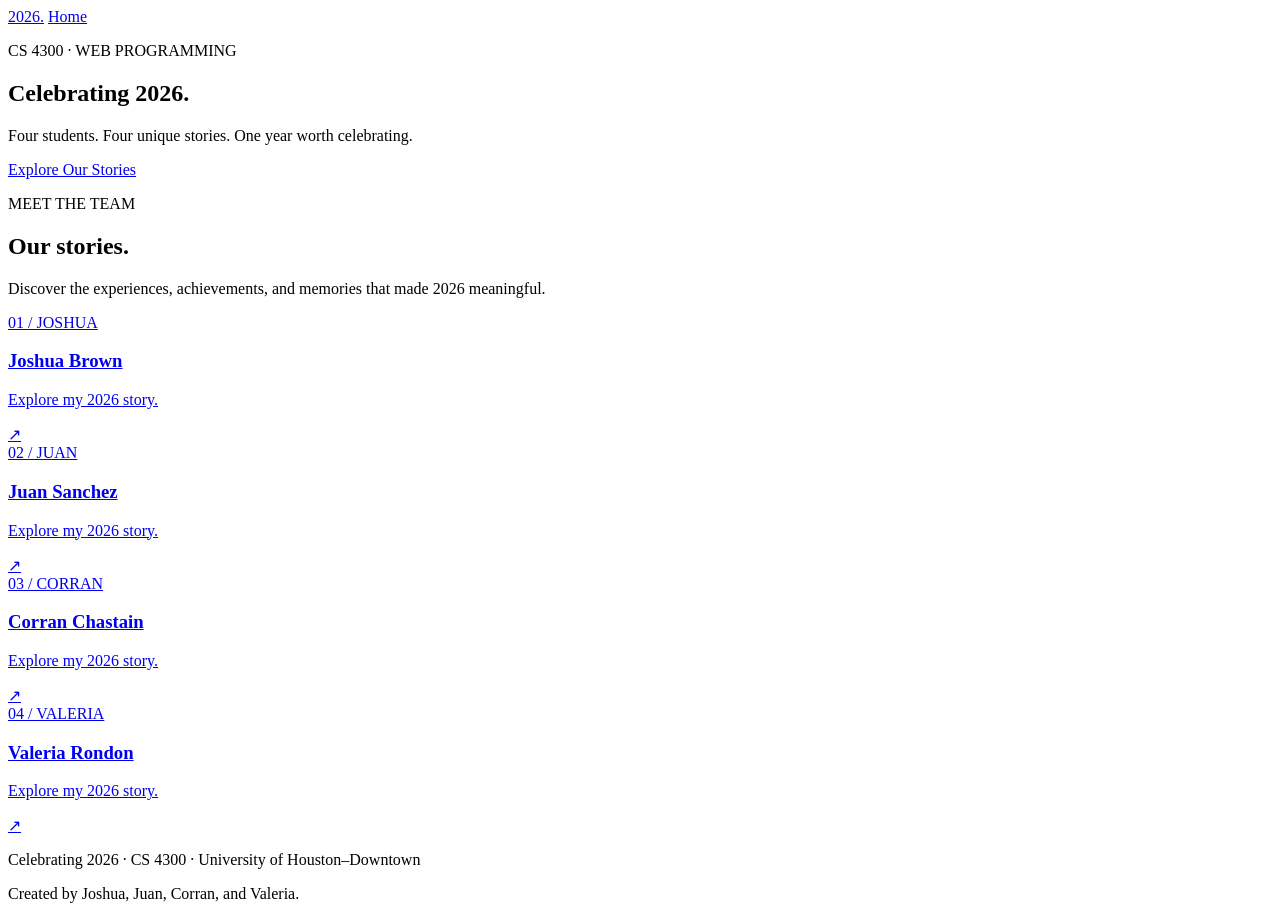
==== index.html @ 4eaa5966 "feat: build homepage HTML structure Signed-off-by: Joshua Brown <97815918+fejide@users.noreply.githu" ====
<!DOCTYPE html>
<html lang="en">

<head>
    <meta charset="UTF-8">
    <meta name="viewport" content="width=device-width, initial-scale=1.0">

    <title>Celebrating 2026 | CS 4300</title>

    <link rel="stylesheet" href="css/style.css">
    <script src="js/script.js" defer></script>
</head>

<body>

    <!-- Navigation -->
    <header class="site-header">
        <nav class="navbar" aria-label="Main navigation">
            <a href="index.html" class="logo">2026.</a>
            <a href="index.html" class="nav-link">Home</a>
        </nav>
    </header>

    <main>

        <!-- Hero Section -->
        <section class="hero">
            <p class="eyebrow">CS 4300 · WEB PROGRAMMING</p>

            <h1>Celebrating 2026.</h1>

            <p class="hero-description">
                Four students. Four unique stories.
                One year worth celebrating.
            </p>

            <a href="#team" class="explore-button">
                Explore Our Stories
            </a>
        </section>

        <!-- Team Bento Grid -->
        <section id="team" class="team-section">

            <div class="section-heading">
                <p class="eyebrow">MEET THE TEAM</p>
                <h2>Our stories.</h2>
                <p>
                    Discover the experiences, achievements,
                    and memories that made 2026 meaningful.
                </p>
            </div>

            <div class="bento-grid">

                <a href="pages/joshua.html" class="bento-card card-joshua">
                    <span class="card-label">01 / JOSHUA</span>
                    <div class="card-content">
                        <h3>Joshua Brown</h3>
                        <p>Explore my 2026 story.</p>
                        <span class="card-arrow" aria-hidden="true">↗</span>
                    </div>
                </a>

                <a href="pages/juan.html" class="bento-card card-juan">
                    <span class="card-label">02 / JUAN</span>
                    <div class="card-content">
                        <h3>Juan Sanchez</h3>
                        <p>Explore my 2026 story.</p>
                        <span class="card-arrow" aria-hidden="true">↗</span>
                    </div>
                </a>

                <a href="pages/corran.html" class="bento-card card-corran">
                    <span class="card-label">03 / CORRAN</span>
                    <div class="card-content">
                        <h3>Corran Chastain</h3>
                        <p>Explore my 2026 story.</p>
                        <span class="card-arrow" aria-hidden="true">↗</span>
                    </div>
                </a>

                <a href="pages/valeria.html" class="bento-card card-valeria">
                    <span class="card-label">04 / VALERIA</span>
                    <div class="card-content">
                        <h3>Valeria Rondon</h3>
                        <p>Explore my 2026 story.</p>
                        <span class="card-arrow" aria-hidden="true">↗</span>
                    </div>
                </a>

            </div>
        </section>

    </main>

    <!-- Footer -->
    <footer class="site-footer">
        <p>Celebrating 2026 · CS 4300 · University of Houston–Downtown</p>
        <p>Created by Joshua, Juan, Corran, and Valeria.</p>
    </footer>

</body>

</html>
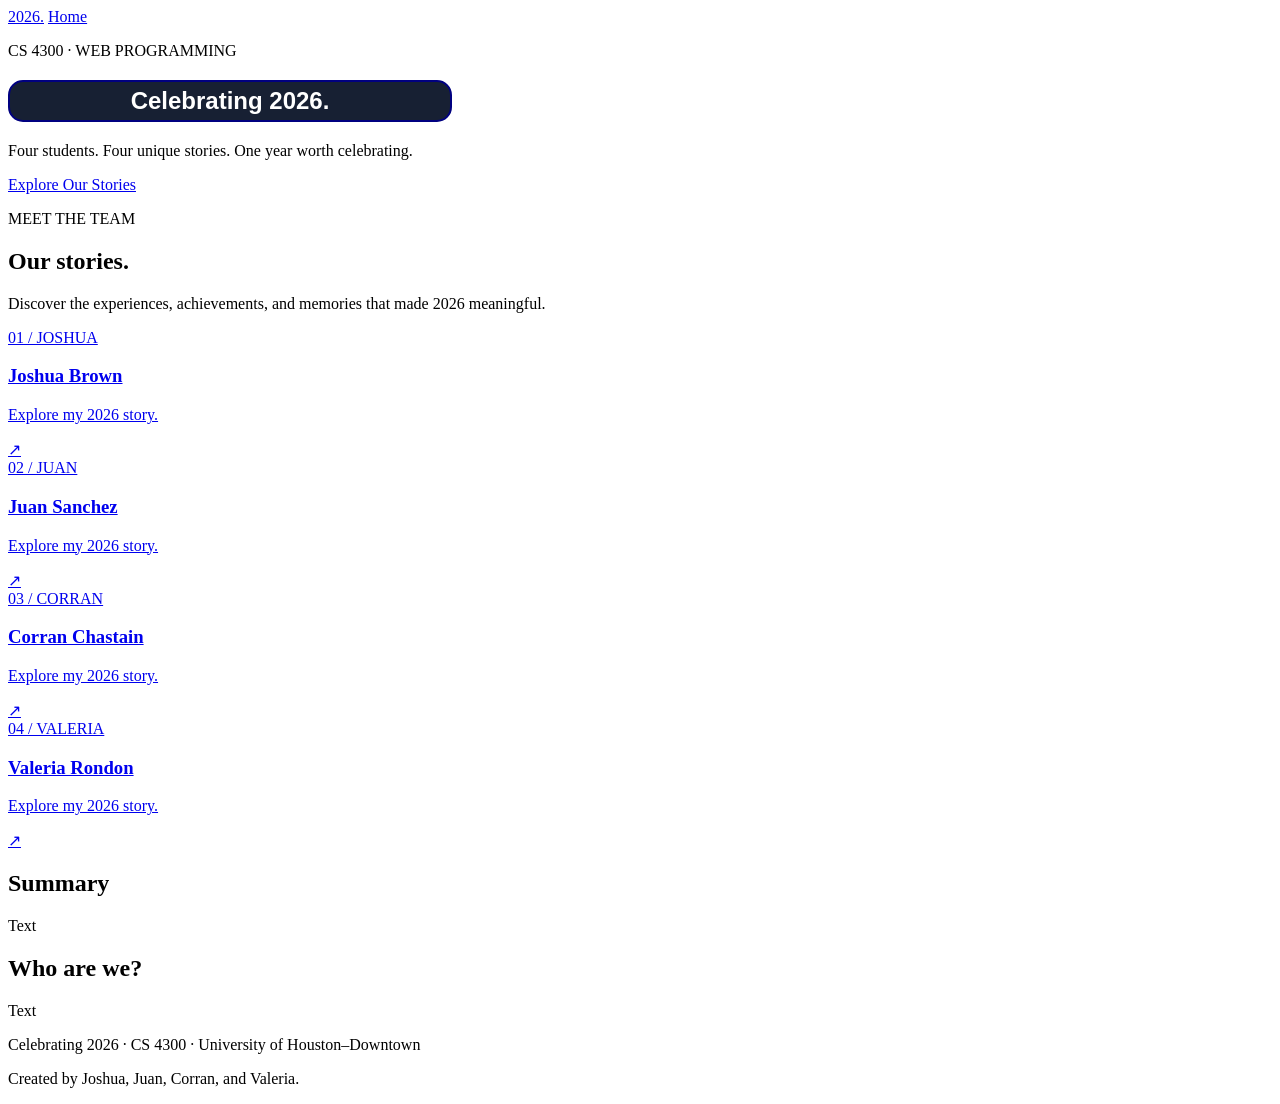
==== commit d27fa70d: "Update index.html sections Adding summary and who are we sections" ====
--- a/index.html
+++ b/index.html
@@ -91,7 +91,19 @@
 
             </div>
         </section>
+	<section class = "summary">
+                <h2>Summary</h2>
+                <p>
+                    Text
+                </p>
+	</section>
 
+	<section class = "description">
+                <h2>Who are we?</h2>
+                <p>
+                    Text
+                </p>
+	</section>
     </main>
 
     <!-- Footer -->
@@ -102,4 +114,4 @@
 
 </body>
 
-</html>+</html>
--- a/css/style.css
+++ b/css/style.css
@@ -0,0 +1,12 @@
+/* Heading Style */
+h1 {
+    font-family: "Avantgarde", "TeX Gyre Adventor", "URW Gothic L", sans-serif;
+    color: white;
+    border: 2px solid navy;
+    padding: 5px 20px;
+    background: #172033;
+    width: 400px;
+    text-align: center;
+    border-radius: 15px;
+    margin-bottom: 20px;
+}
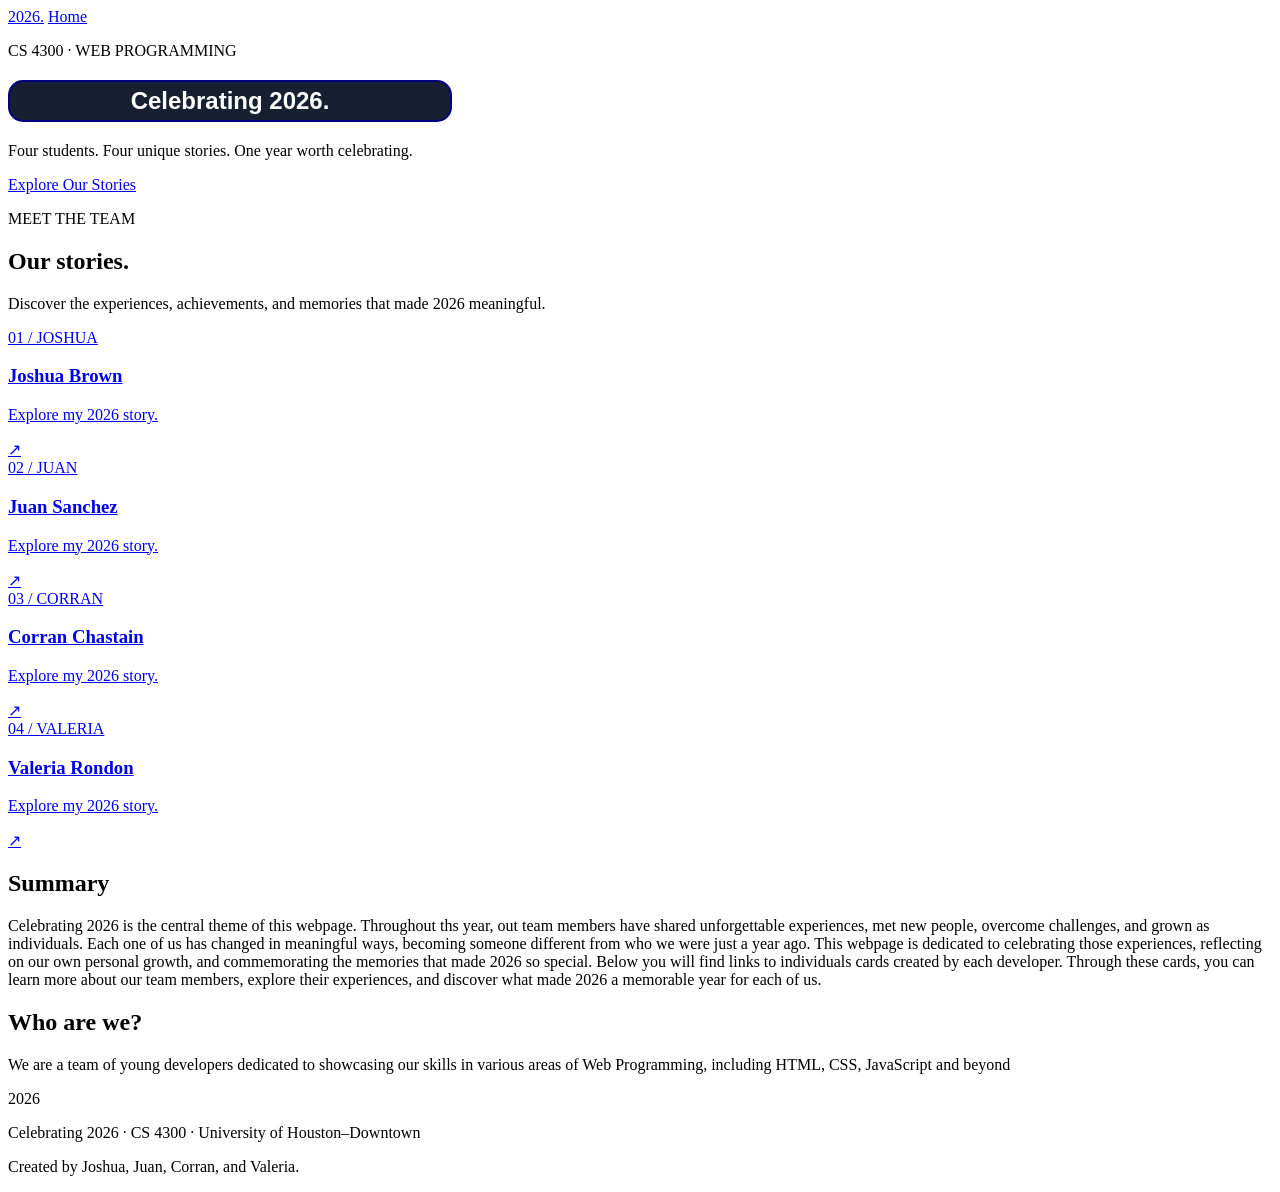
==== commit 5eb453bb: "Adding text for summary, description, and year" ====
--- a/index.html
+++ b/index.html
@@ -94,15 +94,26 @@
 	<section class = "summary">
                 <h2>Summary</h2>
                 <p>
-                    Text
+Celebrating 2026 is the central theme of this webpage. Throughout ths year, out team members have shared unforgettable experiences, met new people, overcome challenges, and grown as individuals. 
+					Each one of us has changed in meaningful ways, becoming someone different from who we were just a year ago. This webpage is 
+					dedicated to celebrating those experiences, reflecting on our own personal growth, and commemorating the memories that made 2026 so special. 
+					Below you will find links to individuals cards created by each developer. Through these cards, you can learn more about our team members, 
+					explore their experiences, and discover what made 2026 a memorable year for each of us.
                 </p>
 	</section>
 
 	<section class = "description">
                 <h2>Who are we?</h2>
                 <p>
-                    Text
+            We are a team of young developers 
+		    dedicated to showcasing our skills in 
+		    various areas of Web Programming, including 
+		    HTML, CSS, JavaScript and beyond
                 </p>
+	</section>
+		
+	<section class = "year">
+                <p>2026</p>
 	</section>
     </main>
 
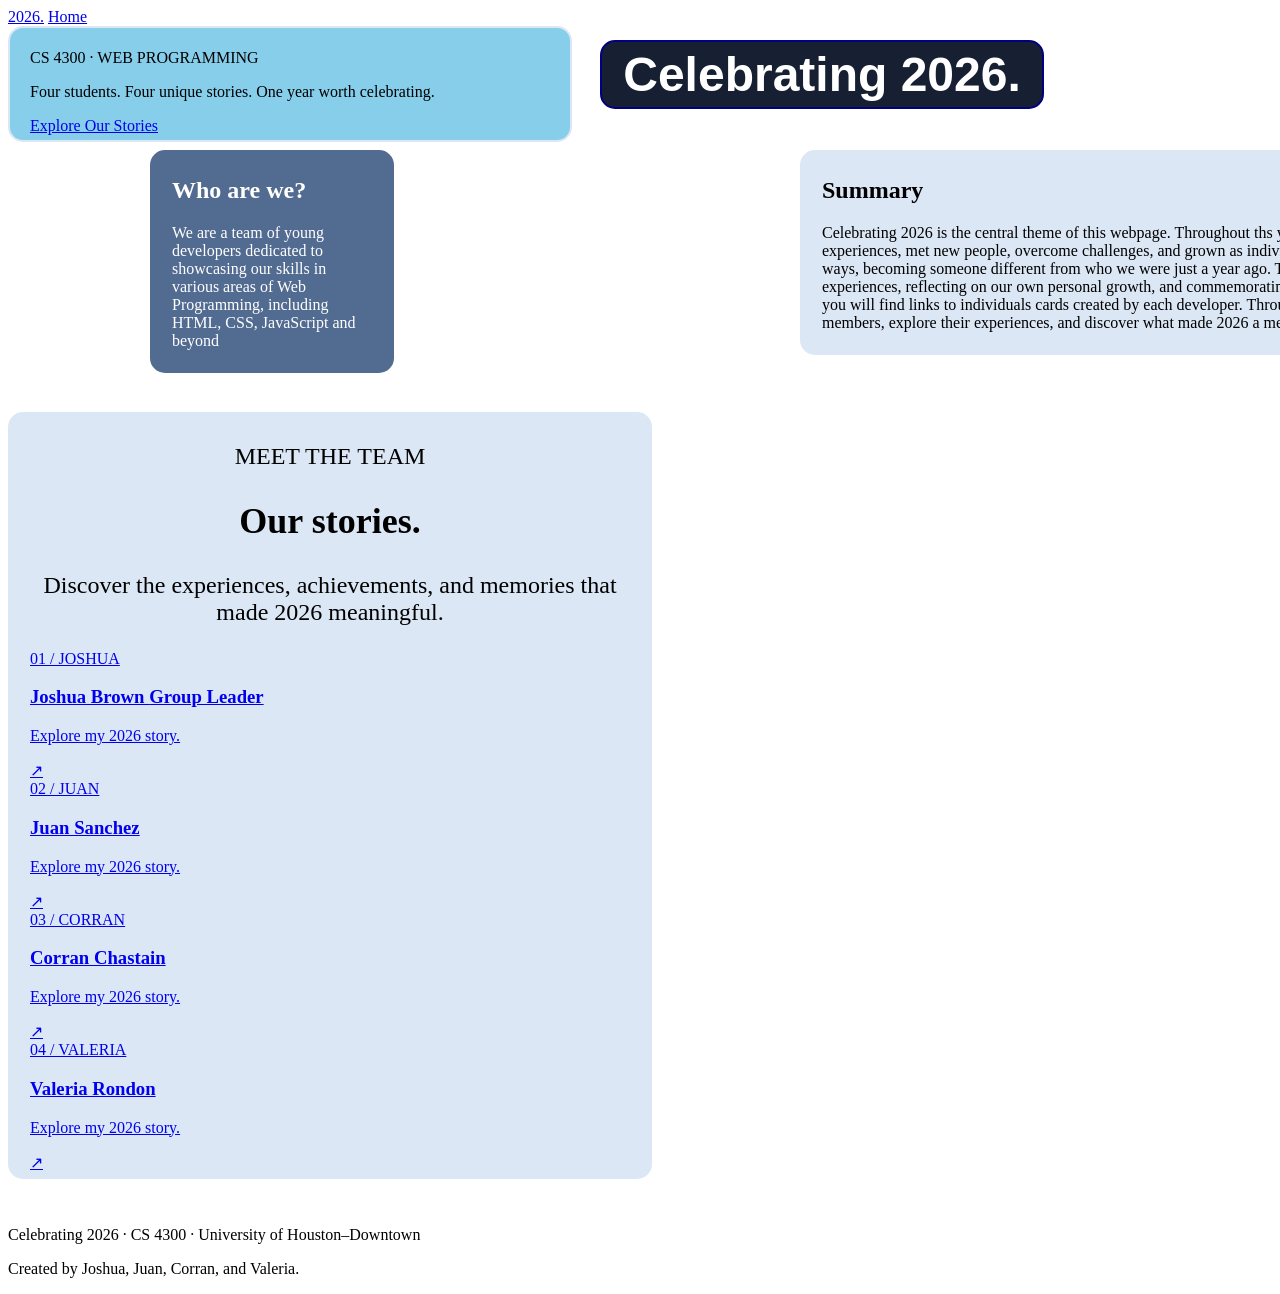
==== commit 191feab4: "docs: provide homepage HTML update instructions Signed-off-by: Joshua Brown <97815918+fejide@users.n" ====
--- a/index.html
+++ b/index.html
@@ -56,7 +56,7 @@
                 <a href="pages/joshua.html" class="bento-card card-joshua">
                     <span class="card-label">01 / JOSHUA</span>
                     <div class="card-content">
-                        <h3>Joshua Brown</h3>
+                        <h3>Joshua Brown <span class="team-role">Group Leader</span></h3>
                         <p>Explore my 2026 story.</p>
                         <span class="card-arrow" aria-hidden="true">↗</span>
                     </div>
--- a/css/style.css
+++ b/css/style.css
@@ -1,5 +1,9 @@
 /* Heading Style */
 h1 {
+    position: absolute;
+	top: 0px;
+	left: 600px;
+    font-size: 3em;
     font-family: "Avantgarde", "TeX Gyre Adventor", "URW Gothic L", sans-serif;
     color: white;
     border: 2px solid navy;
@@ -10,3 +14,67 @@
     border-radius: 15px;
     margin-bottom: 20px;
 }
+body	{font-family: Verdana;}
+.hero {
+    border: 2px solid #DCE7F5;
+	padding: 5px 20px;
+	background: skyblue;
+	width: 520px;
+	border-radius: 15px;
+	margin-bottom: 20px;
+}
+.team-section {
+    position: relative;
+	top: 250px;
+	border: 2px solid #DCE7F5;
+	padding: 5px 20px;
+	background: #DCE7F5;
+	width: 600px;
+	text-align: center;
+	border-radius: 15px;
+	margin-bottom: 20px;
+}
+.summary {
+    position: absolute;
+	top: 150px;
+	left: 800px;
+	border: 2px solid #DCE7F5;
+	padding: 5px 20px;
+	background: #DCE7F5;
+	width: 800px;
+	border-radius: 15px;
+	margin-bottom: 20px;
+}
+.section-heading {
+    font-size: 1.5em;
+	text-align: center;
+}
+.bento-grid {
+    font-size: 1.0em;
+	text-align: left;
+}
+.description {
+    position: absolute;
+	top: 150px;
+	left: 150px;
+	color: white;
+	border: 2px solid #526B91;
+	padding: 5px 20px;
+	background: #526B91;
+	width: 200px;
+	border-radius: 15px;
+	margin-bottom: 20px;
+}
+.year 	   {
+    position: relative;
+	left: 1500px;
+    font-size: 5em;
+	text-shadow: -4px 4px 6px whitesmoke;
+	color: white;
+	border: 2px solid #526B91;
+	padding: 1px 20px;
+	background: #526B91;
+	width: 200px;
+	border-radius: 15px;
+	margin-bottom: 20px;
+}
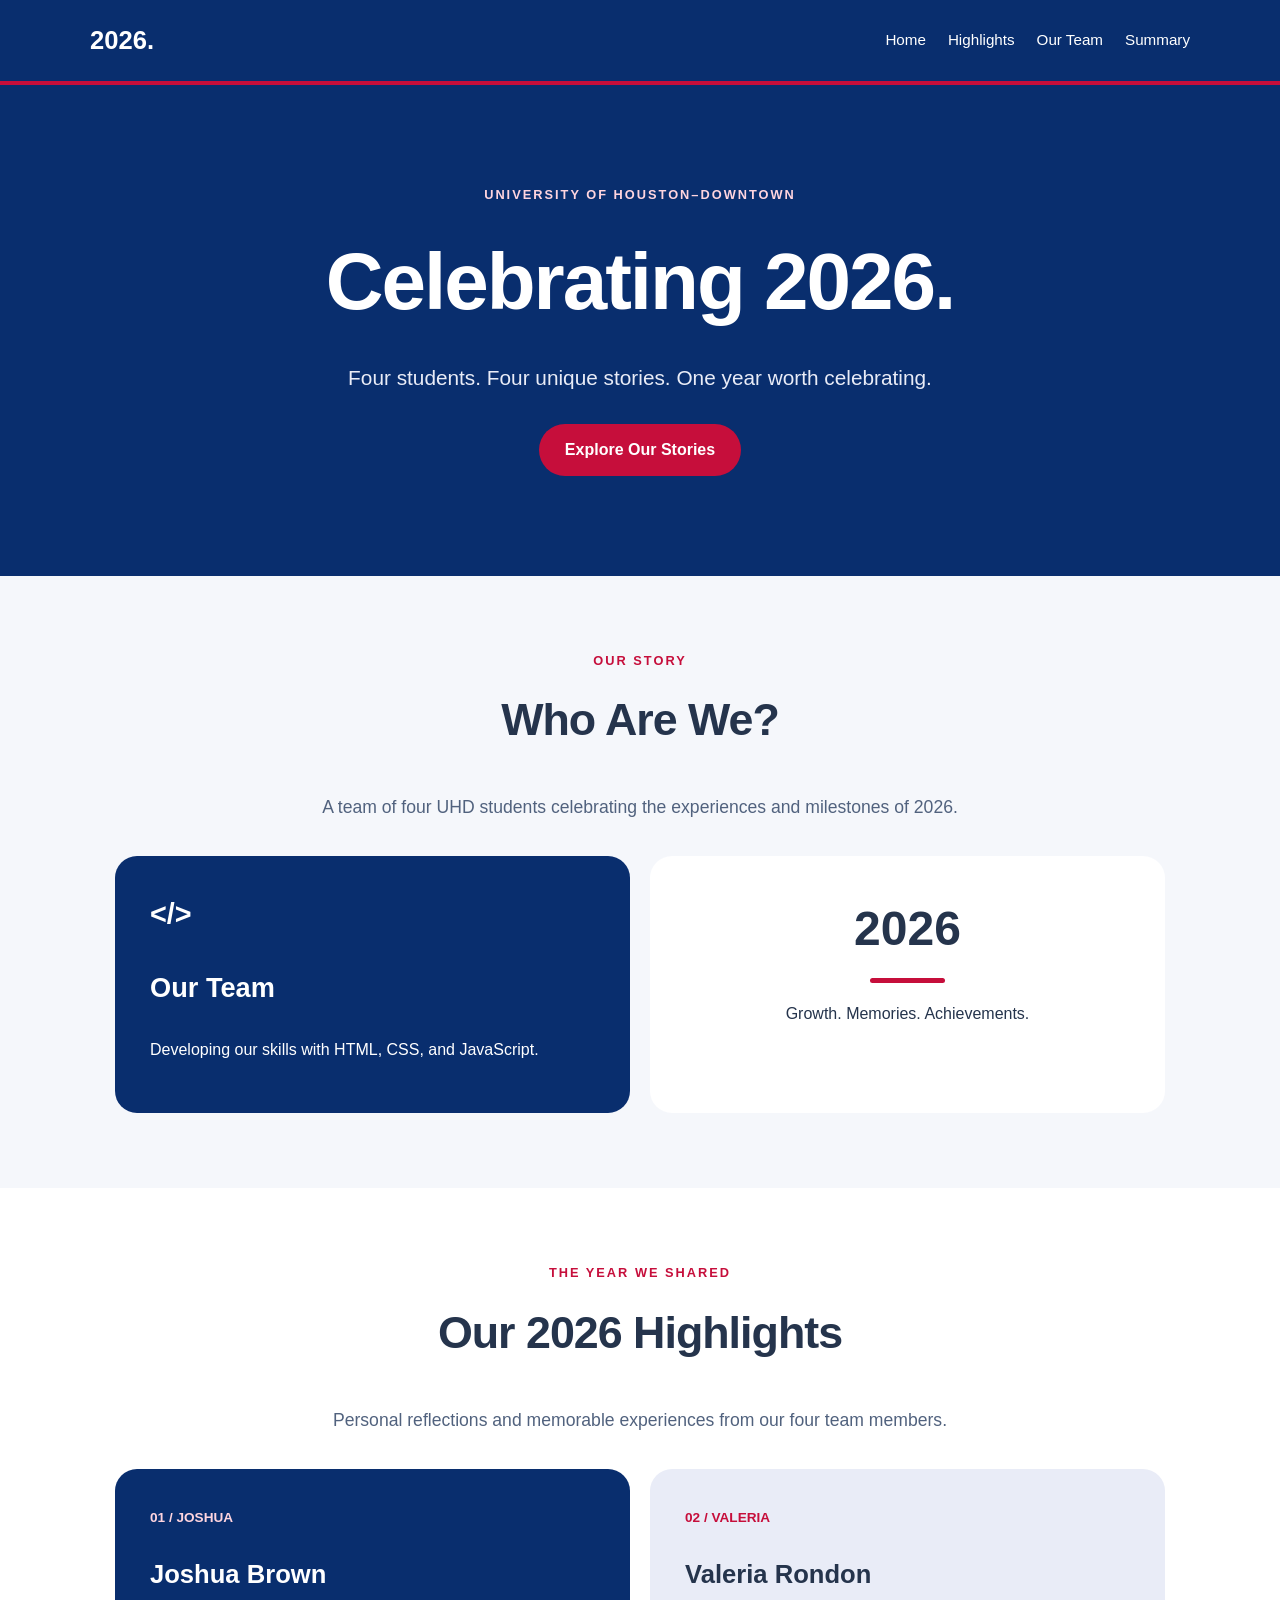
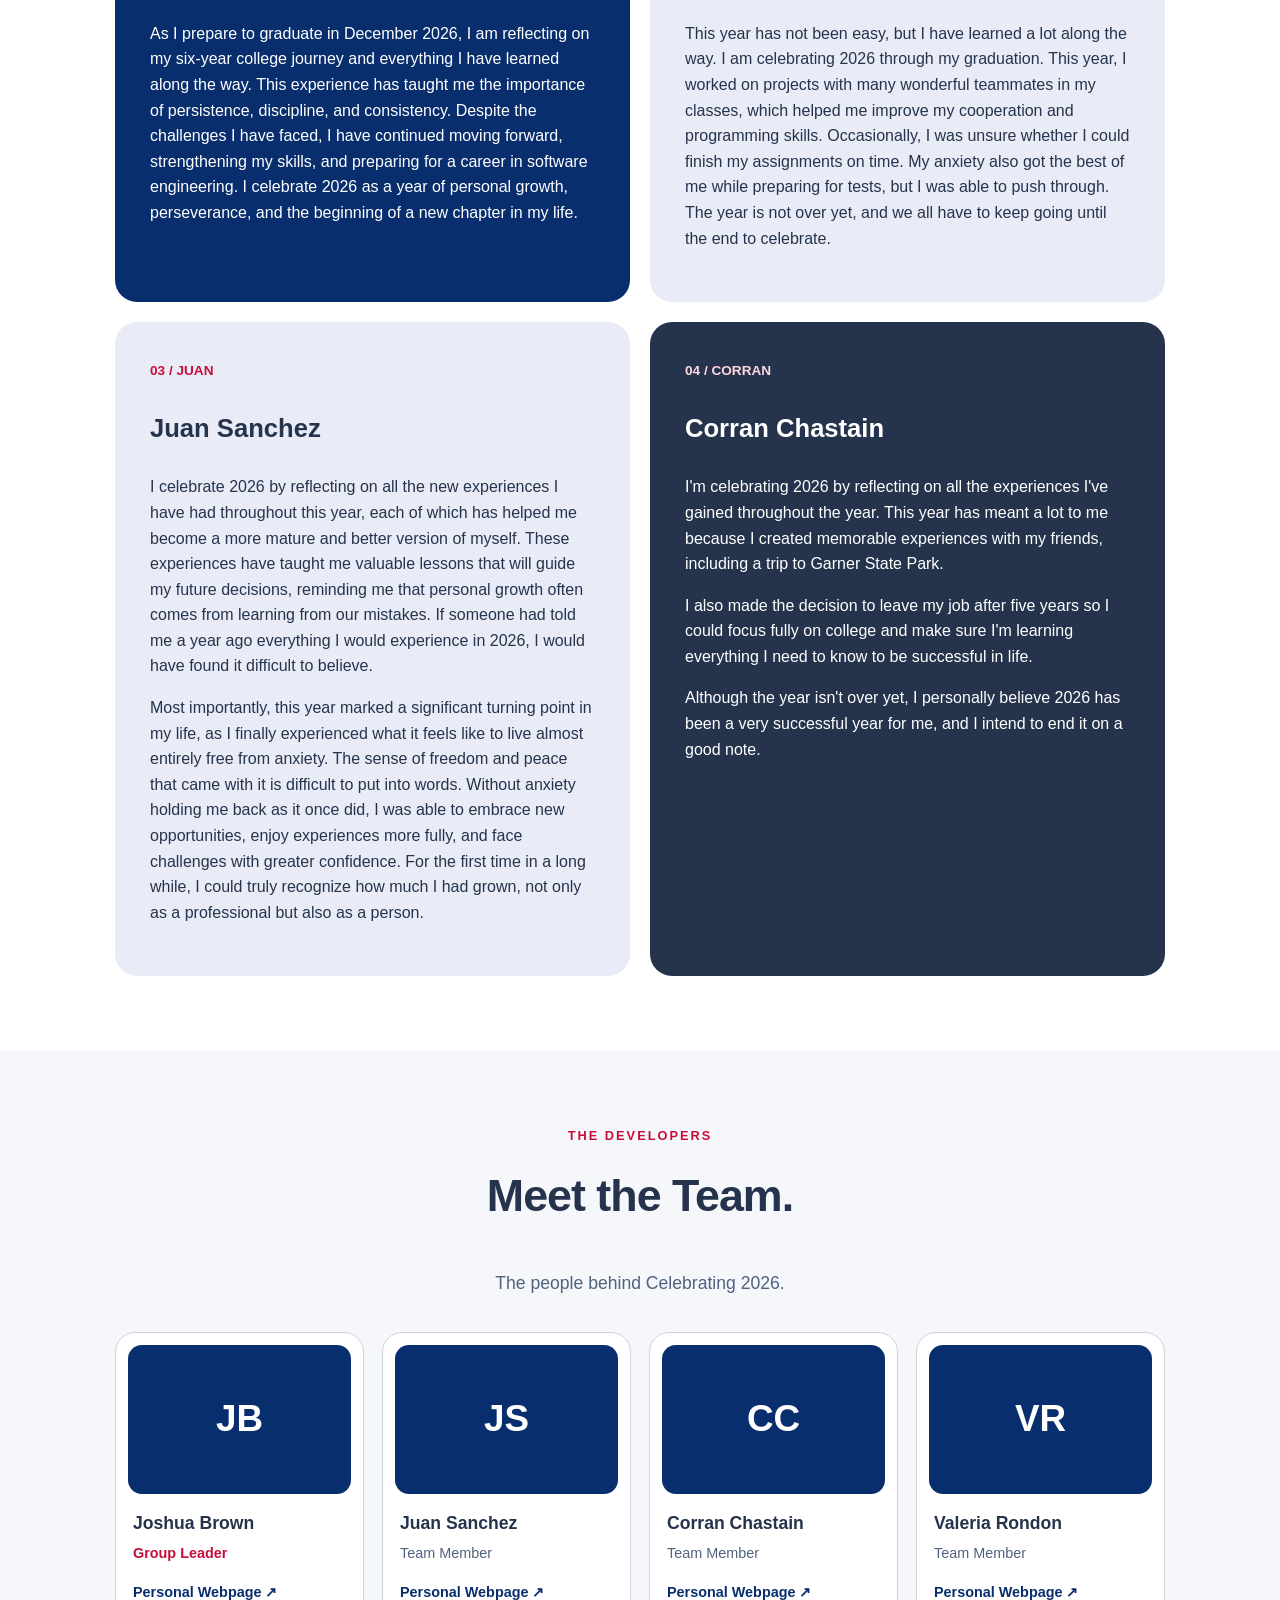
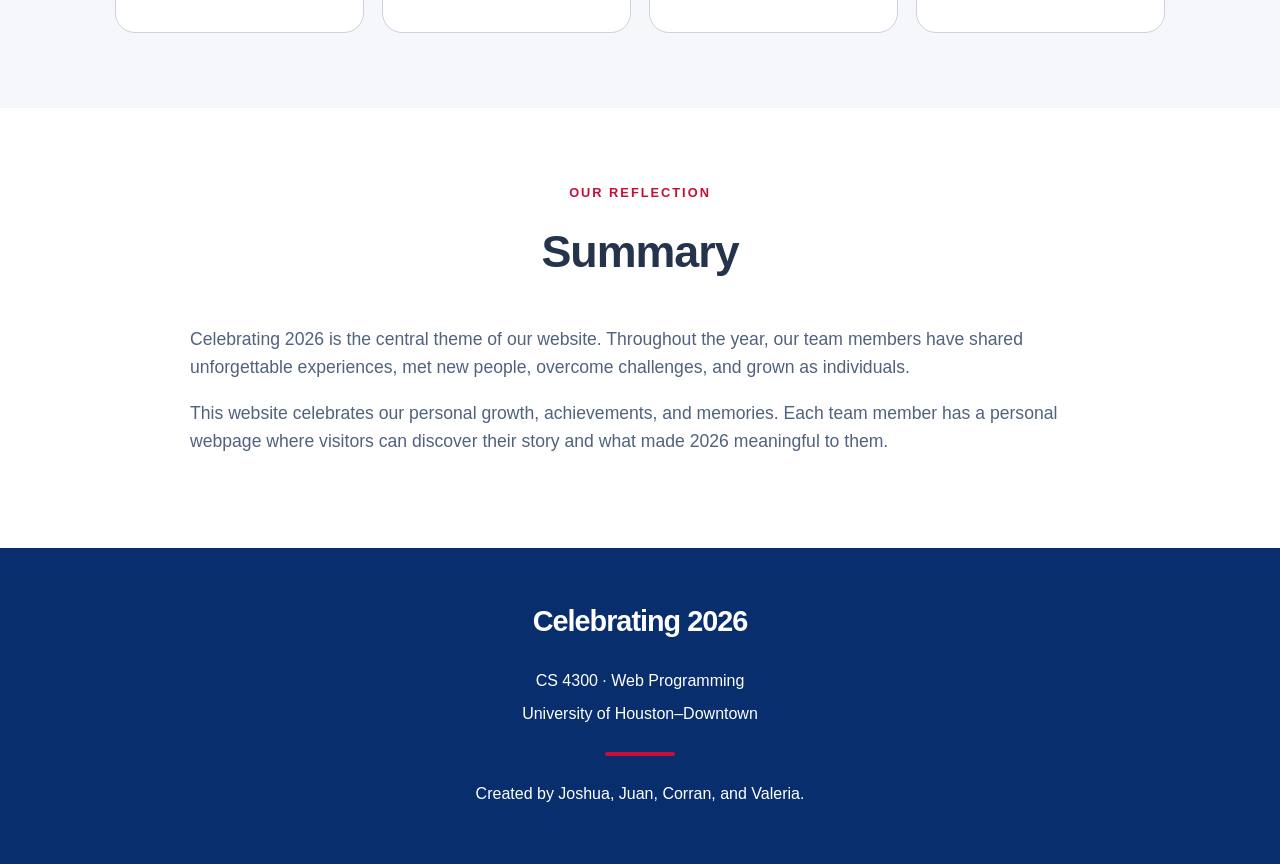
==== commit d483011c: "feat: update Celebrating 2026 homepage and team highlights" ====
--- a/index.html
+++ b/index.html
@@ -4,7 +4,6 @@
 <head>
     <meta charset="UTF-8">
     <meta name="viewport" content="width=device-width, initial-scale=1.0">
-
     <title>Celebrating 2026 | CS 4300</title>
 
     <link rel="stylesheet" href="css/style.css">
@@ -17,7 +16,13 @@
     <header class="site-header">
         <nav class="navbar" aria-label="Main navigation">
             <a href="index.html" class="logo">2026.</a>
-            <a href="index.html" class="nav-link">Home</a>
+
+            <div class="nav-links">
+                <a href="index.html">Home</a>
+                <a href="#highlights">Highlights</a>
+                <a href="#team">Our Team</a>
+                <a href="#summary">Summary</a>
+            </div>
         </nav>
     </header>
 
@@ -25,7 +30,9 @@
 
         <!-- Hero Section -->
         <section class="hero">
-            <p class="eyebrow">CS 4300 · WEB PROGRAMMING</p>
+            <p class="eyebrow">
+                UNIVERSITY OF HOUSTON–DOWNTOWN
+            </p>
 
             <h1>Celebrating 2026.</h1>
 
@@ -34,95 +41,262 @@
                 One year worth celebrating.
             </p>
 
-            <a href="#team" class="explore-button">
+            <a href="#highlights" class="explore-button">
                 Explore Our Stories
             </a>
         </section>
 
-        <!-- Team Bento Grid -->
+        <!-- Who Are We Section -->
+        <section class="description" id="about">
+            <div class="section-heading">
+                <p class="eyebrow">OUR STORY</p>
+                <h2>Who Are We?</h2>
+                <p>
+                    A team of four UHD students celebrating
+                    the experiences and milestones of 2026.
+                </p>
+            </div>
+
+            <div class="story-grid">
+
+                <div class="story-card story-team">
+                    <p class="story-symbol">&lt;/&gt;</p>
+                    <h3>Our Team</h3>
+                    <p>
+                        Developing our skills with HTML,
+                        CSS, and JavaScript.
+                    </p>
+                </div>
+
+                <div class="story-card story-year">
+                    <h3>2026</h3>
+                    <div class="red-line"></div>
+                    <p>
+                        Growth. Memories.
+                        Achievements.
+                    </p>
+                </div>
+
+            </div>
+        </section>
+
+
+        <!-- 2026 Highlights -->
+        <section class="year" id="highlights">
+            <div class="section-heading">
+                <p class="eyebrow">THE YEAR WE SHARED</p>
+                <h2>Our 2026 Highlights</h2>
+                <p>
+                    Personal reflections and memorable experiences
+                    from our four team members.
+                </p>
+            </div>
+
+            <div class="highlights-grid">
+
+                <!-- Joshua's Reflection -->
+                <div class="highlight-card">
+                    <span class="highlight-number">01 / JOSHUA</span>
+                    <h3>Joshua Brown</h3>
+                    <p>
+                        As I prepare to graduate in December 2026,
+                        I am reflecting on my six-year college journey
+                        and everything I have learned along the way.
+                        This experience has taught me the importance
+                        of persistence, discipline, and consistency.
+                        Despite the challenges I have faced, I have
+                        continued moving forward, strengthening my
+                        skills, and preparing for a career in software
+                        engineering. I celebrate 2026 as a year of
+                        personal growth, perseverance, and the
+                        beginning of a new chapter in my life.
+                    </p>
+                </div>
+
+                <!-- Valeria's Reflection -->
+                <div class="highlight-card">
+                    <span class="highlight-number">02 / VALERIA</span>
+                    <h3>Valeria Rondon</h3>
+                    <p>
+                        This year has not been easy, but I have
+                        learned a lot along the way. I am celebrating
+                        2026 through my graduation. This year, I
+                        worked on projects with many wonderful
+                        teammates in my classes, which helped me
+                        improve my cooperation and programming skills.
+                        Occasionally, I was unsure whether I could
+                        finish my assignments on time. My anxiety
+                        also got the best of me while preparing for
+                        tests, but I was able to push through.
+                        The year is not over yet, and we all have
+                        to keep going until the end to celebrate.
+                    </p>
+                </div>
+
+                <!-- Juan's Reflection -->
+                <div class="highlight-card">
+                    <span class="highlight-number">03 / JUAN</span>
+                    <h3>Juan Sanchez</h3>
+                    <p>
+                        I celebrate 2026 by reflecting on all the
+                        new experiences I have had throughout this
+                        year, each of which has helped me become
+                        a more mature and better version of myself.
+                        These experiences have taught me valuable
+                        lessons that will guide my future decisions,
+                        reminding me that personal growth often
+                        comes from learning from our mistakes.
+                        If someone had told me a year ago everything
+                        I would experience in 2026, I would have
+                        found it difficult to believe.
+                    </p>
+                    <p>
+                        Most importantly, this year marked a
+                        significant turning point in my life, as I
+                        finally experienced what it feels like to
+                        live almost entirely free from anxiety.
+                        The sense of freedom and peace that came
+                        with it is difficult to put into words.
+                        Without anxiety holding me back as it once
+                        did, I was able to embrace new opportunities,
+                        enjoy experiences more fully, and face
+                        challenges with greater confidence.
+                        For the first time in a long while, I could
+                        truly recognize how much I had grown,
+                        not only as a professional but also
+                        as a person.
+                    </p>
+                </div>
+
+
+                <!-- Corran's Reflection -->
+                <div class="highlight-card">
+                    <span class="highlight-number">04 / CORRAN</span>
+                    <h3>Corran Chastain</h3>
+                    <p>
+                        I'm celebrating 2026 by reflecting on all the
+                        experiences I've gained throughout the year.
+                        This year has meant a lot to me because I
+                        created memorable experiences with my friends,
+                        including a trip to Garner State Park.
+                    </p>
+                    <p>
+                        I also made the decision to leave my job after
+                        five years so I could focus fully on college
+                        and make sure I'm learning everything I need
+                        to know to be successful in life.
+                    </p>
+                    <p>
+                        Although the year isn't over yet, I personally
+                        believe 2026 has been a very successful year
+                        for me, and I intend to end it on a good note.
+                    </p>
+                </div>
+
+
+            </div>
+        </section>
+
+
+        <!-- Team Section -->
         <section id="team" class="team-section">
-
             <div class="section-heading">
-                <p class="eyebrow">MEET THE TEAM</p>
-                <h2>Our stories.</h2>
+                <p class="eyebrow">THE DEVELOPERS</p>
+                <h2>Meet the Team.</h2>
                 <p>
-                    Discover the experiences, achievements,
-                    and memories that made 2026 meaningful.
+                    The people behind Celebrating 2026.
                 </p>
             </div>
 
             <div class="bento-grid">
 
                 <a href="pages/joshua.html" class="bento-card card-joshua">
-                    <span class="card-label">01 / JOSHUA</span>
+                    <div class="card-initials">JB</div>
                     <div class="card-content">
-                        <h3>Joshua Brown <span class="team-role">Group Leader</span></h3>
-                        <p>Explore my 2026 story.</p>
-                        <span class="card-arrow" aria-hidden="true">↗</span>
+                        <h3>Joshua Brown</h3>
+                        <p class="team-role">Group Leader</p>
+                        <span class="card-link">
+                            Personal Webpage ↗
+                        </span>
                     </div>
                 </a>
 
                 <a href="pages/juan.html" class="bento-card card-juan">
-                    <span class="card-label">02 / JUAN</span>
+                    <div class="card-initials">JS</div>
                     <div class="card-content">
                         <h3>Juan Sanchez</h3>
-                        <p>Explore my 2026 story.</p>
-                        <span class="card-arrow" aria-hidden="true">↗</span>
+                        <p class="team-role">Team Member</p>
+                        <span class="card-link">
+                            Personal Webpage ↗
+                        </span>
                     </div>
                 </a>
 
                 <a href="pages/corran.html" class="bento-card card-corran">
-                    <span class="card-label">03 / CORRAN</span>
+                    <div class="card-initials">CC</div>
                     <div class="card-content">
                         <h3>Corran Chastain</h3>
-                        <p>Explore my 2026 story.</p>
-                        <span class="card-arrow" aria-hidden="true">↗</span>
+                        <p class="team-role">Team Member</p>
+                        <span class="card-link">
+                            Personal Webpage ↗
+                        </span>
                     </div>
                 </a>
 
                 <a href="pages/valeria.html" class="bento-card card-valeria">
-                    <span class="card-label">04 / VALERIA</span>
+                    <div class="card-initials">VR</div>
                     <div class="card-content">
                         <h3>Valeria Rondon</h3>
-                        <p>Explore my 2026 story.</p>
-                        <span class="card-arrow" aria-hidden="true">↗</span>
+                        <p class="team-role">Team Member</p>
+                        <span class="card-link">
+                            Personal Webpage ↗
+                        </span>
                     </div>
                 </a>
 
             </div>
         </section>
-	<section class = "summary">
+
+        <!-- Summary -->
+        <section class="summary" id="summary">
+            <div class="section-heading">
+                <p class="eyebrow">OUR REFLECTION</p>
                 <h2>Summary</h2>
-                <p>
-Celebrating 2026 is the central theme of this webpage. Throughout ths year, out team members have shared unforgettable experiences, met new people, overcome challenges, and grown as individuals. 
-					Each one of us has changed in meaningful ways, becoming someone different from who we were just a year ago. This webpage is 
-					dedicated to celebrating those experiences, reflecting on our own personal growth, and commemorating the memories that made 2026 so special. 
-					Below you will find links to individuals cards created by each developer. Through these cards, you can learn more about our team members, 
-					explore their experiences, and discover what made 2026 a memorable year for each of us.
-                </p>
-	</section>
-
-	<section class = "description">
-                <h2>Who are we?</h2>
-                <p>
-            We are a team of young developers 
-		    dedicated to showcasing our skills in 
-		    various areas of Web Programming, including 
-		    HTML, CSS, JavaScript and beyond
-                </p>
-	</section>
-		
-	<section class = "year">
-                <p>2026</p>
-	</section>
+            </div>
+
+            <p>
+                Celebrating 2026 is the central theme of
+                our website. Throughout the year, our
+                team members have shared unforgettable
+                experiences, met new people, overcome
+                challenges, and grown as individuals.
+            </p>
+
+            <p>
+                This website celebrates our personal
+                growth, achievements, and memories.
+                Each team member has a personal webpage
+                where visitors can discover their story
+                and what made 2026 meaningful to them.
+            </p>
+        </section>
+
     </main>
 
     <!-- Footer -->
     <footer class="site-footer">
-        <p>Celebrating 2026 · CS 4300 · University of Houston–Downtown</p>
-        <p>Created by Joshua, Juan, Corran, and Valeria.</p>
+        <h2>Celebrating 2026</h2>
+
+        <p>CS 4300 · Web Programming</p>
+        <p>University of Houston–Downtown</p>
+
+        <div class="footer-line"></div>
+
+        <p>
+            Created by Joshua, Juan, Corran, and Valeria.
+        </p>
     </footer>
 
 </body>
 
-</html>
+</html>
--- a/css/style.css
+++ b/css/style.css
@@ -1,80 +1,381 @@
-/* Heading Style */
-h1 {
-    position: absolute;
-	top: 0px;
-	left: 600px;
-    font-size: 3em;
-    font-family: "Avantgarde", "TeX Gyre Adventor", "URW Gothic L", sans-serif;
-    color: white;
-    border: 2px solid navy;
-    padding: 5px 20px;
-    background: #172033;
-    width: 400px;
-    text-align: center;
-    border-radius: 15px;
-    margin-bottom: 20px;
-}
-body	{font-family: Verdana;}
+/* General Styles */
+
+:root {
+    --uhd-blue: #092E6E;
+    --uhd-red: #C60E3B;
+    --dark-blue: #25344C;
+    --light-blue: #E9ECF7;
+    --white: #FFFFFF;
+    --gray: #51627E;
+}
+
+* {
+    box-sizing: border-box;
+}
+
+html {
+    scroll-behavior: smooth;
+}
+
+body {
+    margin: 0;
+    font-family: -apple-system, BlinkMacSystemFont,
+        "Helvetica Neue", Arial, sans-serif;
+    background: var(--white);
+    color: var(--dark-blue);
+    line-height: 1.6;
+}
+
+h1,
+h2,
+h3,
+p {
+    margin-top: 0;
+}
+
+h2 {
+    font-size: clamp(2rem, 4vw, 2.8rem);
+    letter-spacing: -1px;
+}
+
+a {
+    color: inherit;
+}
+
+/* Navigation */
+
+.site-header {
+    background: var(--uhd-blue);
+    border-bottom: 4px solid var(--uhd-red);
+}
+
+.navbar {
+    max-width: 1150px;
+    margin: auto;
+    padding: 20px 25px;
+    display: flex;
+    justify-content: space-between;
+    align-items: center;
+}
+
+.logo {
+    color: white;
+    font-size: 1.6rem;
+    font-weight: 750;
+    text-decoration: none;
+}
+
+.nav-links {
+    display: flex;
+    flex-wrap: wrap;
+    gap: 22px;
+}
+
+.nav-links a {
+    color: white;
+    text-decoration: none;
+    font-size: 0.95rem;
+}
+
+.nav-links a:hover {
+    text-decoration: underline;
+}
+
+/* Hero Section */
+
 .hero {
-    border: 2px solid #DCE7F5;
-	padding: 5px 20px;
-	background: skyblue;
-	width: 520px;
-	border-radius: 15px;
-	margin-bottom: 20px;
-}
+    background: var(--uhd-blue);
+    color: white;
+    padding: 100px 25px;
+    text-align: center;
+}
+
+.eyebrow {
+    color: var(--uhd-red);
+    font-size: 0.8rem;
+    font-weight: 700;
+    letter-spacing: 2px;
+}
+
+.hero .eyebrow {
+    color: #FFD5DF;
+}
+
+.hero h1 {
+    font-size: clamp(3rem, 7vw, 5rem);
+    font-weight: 750;
+    letter-spacing: -2px;
+    margin-bottom: 15px;
+}
+
+.hero-description {
+    font-size: 1.3rem;
+    margin: 0 auto 30px;
+    max-width: 600px;
+    color: var(--light-blue);
+}
+
+.explore-button {
+    display: inline-block;
+    background: var(--uhd-red);
+    color: white;
+    padding: 13px 26px;
+    border-radius: 30px;
+    font-weight: 600;
+    text-decoration: none;
+}
+
+.explore-button:hover {
+    background: #A90C32;
+}
+
+/* Section Headings */
+
+.section-heading {
+    text-align: center;
+    margin-bottom: 35px;
+}
+
+.section-heading>p:last-child {
+    color: var(--gray);
+    max-width: 650px;
+    margin: 0 auto;
+    font-size: 1.1rem;
+}
+
+/* Who Are We? */
+
+.description {
+    background: #F5F7FB;
+    padding: 75px 25px;
+}
+
+.story-grid {
+    max-width: 1050px;
+    margin: auto;
+    display: grid;
+    grid-template-columns: repeat(2, 1fr);
+    gap: 20px;
+}
+
+.story-card {
+    padding: 35px;
+    border-radius: 22px;
+    min-height: 230px;
+}
+
+.story-team {
+    background: var(--uhd-blue);
+    color: white;
+}
+
+.story-team h3 {
+    font-size: 1.7rem;
+}
+
+.story-symbol {
+    font-size: 1.8rem;
+    font-weight: bold;
+}
+
+.story-year {
+    background: white;
+    text-align: center;
+}
+
+.story-year h3 {
+    font-size: 3rem;
+    margin-bottom: 10px;
+}
+
+.red-line {
+    background: var(--uhd-red);
+    height: 5px;
+    width: 75px;
+    border-radius: 10px;
+    margin: 0 auto 18px;
+}
+
+/* 2026 Highlights */
+
+.year {
+    padding: 75px 25px;
+}
+
+.highlights-grid {
+    max-width: 1050px;
+    margin: auto;
+    display: grid;
+    grid-template-columns: repeat(2, 1fr);
+    gap: 20px;
+}
+
+.highlight-card {
+    background: var(--light-blue);
+    padding: 35px;
+    min-height: 200px;
+    border-radius: 22px;
+}
+
+.highlight-card:first-child {
+    background: var(--uhd-blue);
+    color: white;
+}
+
+.highlight-card:last-child {
+    background: var(--dark-blue);
+    color: white;
+}
+
+.highlight-number {
+    font-size: 0.85rem;
+    font-weight: 700;
+    color: var(--uhd-red);
+}
+
+.highlight-card:first-child .highlight-number,
+.highlight-card:last-child .highlight-number {
+    color: #FFD5DF;
+}
+
+.highlight-card h3 {
+    font-size: 1.6rem;
+    margin-top: 25px;
+}
+
+/* Team Section */
+
 .team-section {
-    position: relative;
-	top: 250px;
-	border: 2px solid #DCE7F5;
-	padding: 5px 20px;
-	background: #DCE7F5;
-	width: 600px;
-	text-align: center;
-	border-radius: 15px;
-	margin-bottom: 20px;
-}
+    background: #F5F7FB;
+    padding: 75px 25px;
+}
+
+.bento-grid {
+    max-width: 1050px;
+    margin: auto;
+    display: grid;
+    grid-template-columns: repeat(4, 1fr);
+    gap: 18px;
+}
+
+.bento-card {
+    background: white;
+    border: 1px solid #CDD2DB;
+    border-radius: 20px;
+    padding: 12px;
+    text-decoration: none;
+    transition: transform 0.2s;
+}
+
+.bento-card:hover {
+    transform: translateY(-5px);
+}
+
+.card-initials {
+    background: var(--uhd-blue);
+    color: white;
+    padding: 45px 10px;
+    border-radius: 14px;
+    text-align: center;
+    font-size: 2.3rem;
+    font-weight: 700;
+}
+
+.card-content {
+    padding: 15px 5px;
+}
+
+.card-content h3 {
+    font-size: 1.1rem;
+    margin-bottom: 5px;
+}
+
+.team-role {
+    color: var(--gray);
+    font-size: 0.9rem;
+}
+
+.card-joshua .team-role {
+    color: var(--uhd-red);
+    font-weight: 700;
+}
+
+.card-link {
+    color: var(--uhd-blue);
+    font-size: 0.9rem;
+    font-weight: 600;
+}
+
+/* Summary */
+
 .summary {
-    position: absolute;
-	top: 150px;
-	left: 800px;
-	border: 2px solid #DCE7F5;
-	padding: 5px 20px;
-	background: #DCE7F5;
-	width: 800px;
-	border-radius: 15px;
-	margin-bottom: 20px;
-}
-.section-heading {
-    font-size: 1.5em;
-	text-align: center;
-}
-.bento-grid {
-    font-size: 1.0em;
-	text-align: left;
-}
-.description {
-    position: absolute;
-	top: 150px;
-	left: 150px;
-	color: white;
-	border: 2px solid #526B91;
-	padding: 5px 20px;
-	background: #526B91;
-	width: 200px;
-	border-radius: 15px;
-	margin-bottom: 20px;
-}
-.year 	   {
-    position: relative;
-	left: 1500px;
-    font-size: 5em;
-	text-shadow: -4px 4px 6px whitesmoke;
-	color: white;
-	border: 2px solid #526B91;
-	padding: 1px 20px;
-	background: #526B91;
-	width: 200px;
-	border-radius: 15px;
-	margin-bottom: 20px;
-}
+    max-width: 950px;
+    margin: auto;
+    padding: 75px 25px;
+}
+
+.summary>p {
+    font-size: 1.1rem;
+    color: var(--gray);
+}
+
+/* Footer */
+
+.site-footer {
+    background: var(--uhd-blue);
+    color: white;
+    text-align: center;
+    padding: 50px 20px;
+}
+
+.site-footer h2 {
+    font-size: 1.8rem;
+}
+
+.site-footer p {
+    margin-bottom: 8px;
+}
+
+.footer-line {
+    background: var(--uhd-red);
+    height: 4px;
+    width: 70px;
+    margin: 25px auto;
+    border-radius: 10px;
+}
+
+/* Responsive Design */
+
+@media (max-width: 900px) {
+    .bento-grid {
+        grid-template-columns: repeat(2, 1fr);
+    }
+}
+
+@media (max-width: 600px) {
+    .navbar {
+        flex-direction: column;
+        gap: 15px;
+    }
+
+    .nav-links {
+        justify-content: center;
+        gap: 15px;
+    }
+
+    .hero {
+        padding: 70px 20px;
+    }
+
+    .story-grid,
+    .highlights-grid,
+    .bento-grid {
+        grid-template-columns: 1fr;
+    }
+
+    .description,
+    .year,
+    .team-section {
+        padding: 55px 20px;
+    }
+}
